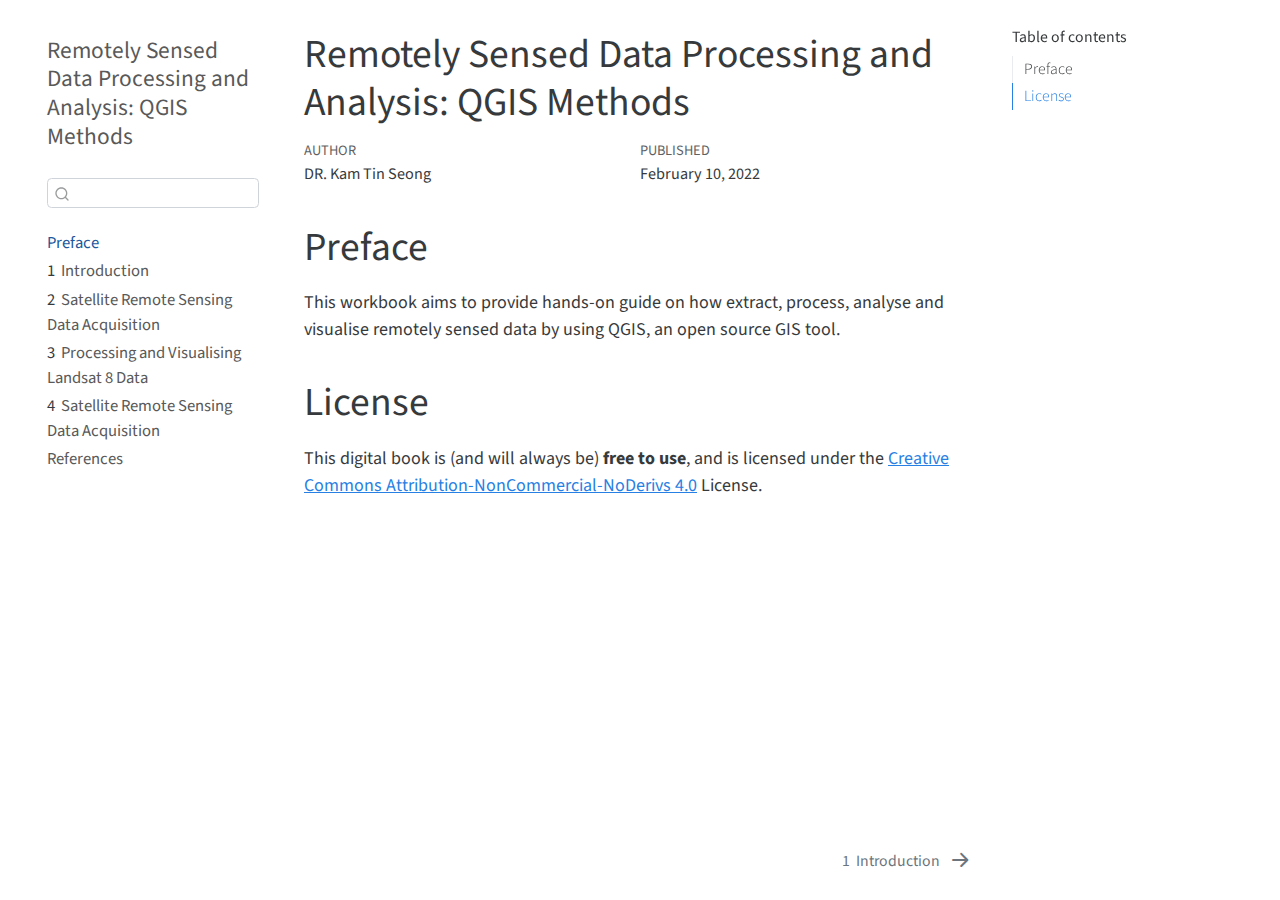
==== _book/index.html @ ee3eb409 "Commit 1st editing" ====
<!DOCTYPE html>
<html xmlns="http://www.w3.org/1999/xhtml" lang="en" xml:lang="en"><head>

<meta charset="utf-8">
<meta name="generator" content="quarto-1.0.37">

<meta name="viewport" content="width=device-width, initial-scale=1.0, user-scalable=yes">

<meta name="author" content="DR. Kam Tin Seong">
<meta name="dcterms.date" content="2022-02-10">

<title>Remotely Sensed Data Processing and Analysis: QGIS Methods</title>
<style>
code{white-space: pre-wrap;}
span.smallcaps{font-variant: small-caps;}
span.underline{text-decoration: underline;}
div.column{display: inline-block; vertical-align: top; width: 50%;}
div.hanging-indent{margin-left: 1.5em; text-indent: -1.5em;}
ul.task-list{list-style: none;}
</style>


<script src="site_libs/quarto-nav/quarto-nav.js"></script>
<script src="site_libs/quarto-nav/headroom.min.js"></script>
<script src="site_libs/clipboard/clipboard.min.js"></script>
<script src="site_libs/quarto-search/autocomplete.umd.js"></script>
<script src="site_libs/quarto-search/fuse.min.js"></script>
<script src="site_libs/quarto-search/quarto-search.js"></script>
<meta name="quarto:offset" content="./">
<link href="./intro.html" rel="next">
<script src="site_libs/quarto-html/quarto.js"></script>
<script src="site_libs/quarto-html/popper.min.js"></script>
<script src="site_libs/quarto-html/tippy.umd.min.js"></script>
<script src="site_libs/quarto-html/anchor.min.js"></script>
<link href="site_libs/quarto-html/tippy.css" rel="stylesheet">
<link href="site_libs/quarto-html/quarto-syntax-highlighting.css" rel="stylesheet" id="quarto-text-highlighting-styles">
<script src="site_libs/bootstrap/bootstrap.min.js"></script>
<link href="site_libs/bootstrap/bootstrap-icons.css" rel="stylesheet">
<link href="site_libs/bootstrap/bootstrap.min.css" rel="stylesheet" id="quarto-bootstrap" data-mode="light">
<script id="quarto-search-options" type="application/json">{
  "location": "sidebar",
  "copy-button": false,
  "collapse-after": 3,
  "panel-placement": "start",
  "type": "textbox",
  "limit": 20,
  "language": {
    "search-no-results-text": "No results",
    "search-matching-documents-text": "matching documents",
    "search-copy-link-title": "Copy link to search",
    "search-hide-matches-text": "Hide additional matches",
    "search-more-match-text": "more match in this document",
    "search-more-matches-text": "more matches in this document",
    "search-clear-button-title": "Clear",
    "search-detached-cancel-button-title": "Cancel",
    "search-submit-button-title": "Submit"
  }
}</script>


</head>

<body class="nav-sidebar floating">

<div id="quarto-search-results"></div>
  <header id="quarto-header" class="headroom fixed-top">
  <nav class="quarto-secondary-nav" data-bs-toggle="collapse" data-bs-target="#quarto-sidebar" aria-controls="quarto-sidebar" aria-expanded="false" aria-label="Toggle sidebar navigation" onclick="if (window.quartoToggleHeadroom) { window.quartoToggleHeadroom(); }">
    <div class="container-fluid d-flex justify-content-between">
      <h1 class="quarto-secondary-nav-title">Remotely Sensed Data Processing and Analysis: QGIS Methods</h1>
      <button type="button" class="quarto-btn-toggle btn" aria-label="Show secondary navigation">
        <i class="bi bi-chevron-right"></i>
      </button>
    </div>
  </nav>
</header>
<!-- content -->
<div id="quarto-content" class="quarto-container page-columns page-rows-contents page-layout-article">
<!-- sidebar -->
  <nav id="quarto-sidebar" class="sidebar collapse sidebar-navigation floating overflow-auto">
    <div class="pt-lg-2 mt-2 text-left sidebar-header">
    <div class="sidebar-title mb-0 py-0">
      <a href="./">Remotely Sensed Data Processing and Analysis: QGIS Methods</a> 
    </div>
      </div>
      <div class="mt-2 flex-shrink-0 align-items-center">
        <div class="sidebar-search">
        <div id="quarto-search" class="" title="Search"></div>
        </div>
      </div>
    <div class="sidebar-menu-container"> 
    <ul class="list-unstyled mt-1">
        <li class="sidebar-item">
  <div class="sidebar-item-container"> 
  <a href="./index.html" class="sidebar-item-text sidebar-link active">Preface</a>
  </div>
</li>
        <li class="sidebar-item">
  <div class="sidebar-item-container"> 
  <a href="./intro.html" class="sidebar-item-text sidebar-link"><span class="chapter-number">1</span>&nbsp; <span class="chapter-title">Introduction</span></a>
  </div>
</li>
        <li class="sidebar-item">
  <div class="sidebar-item-container"> 
  <a href="./Hands-on_01.html" class="sidebar-item-text sidebar-link"><span class="chapter-number">2</span>&nbsp; <span class="chapter-title">Satellite Remote Sensing Data Acquisition</span></a>
  </div>
</li>
        <li class="sidebar-item">
  <div class="sidebar-item-container"> 
  <a href="./Hands-on_02.html" class="sidebar-item-text sidebar-link"><span class="chapter-number">3</span>&nbsp; <span class="chapter-title">Processing and Visualising Landsat 8 Data</span></a>
  </div>
</li>
        <li class="sidebar-item">
  <div class="sidebar-item-container"> 
  <a href="./Hands-on_03.html" class="sidebar-item-text sidebar-link"><span class="chapter-number">4</span>&nbsp; <span class="chapter-title">Satellite Remote Sensing Data Acquisition</span></a>
  </div>
</li>
        <li class="sidebar-item">
  <div class="sidebar-item-container"> 
  <a href="./references.html" class="sidebar-item-text sidebar-link">References</a>
  </div>
</li>
    </ul>
    </div>
</nav>
<!-- margin-sidebar -->
    <div id="quarto-margin-sidebar" class="sidebar margin-sidebar">
        <nav id="TOC" role="doc-toc">
    <h2 id="toc-title">Table of contents</h2>
   
  <ul>
  <li><a href="#preface" id="toc-preface" class="nav-link active" data-scroll-target="#preface">Preface</a></li>
  <li><a href="#license" id="toc-license" class="nav-link" data-scroll-target="#license">License</a></li>
  </ul>
</nav>
    </div>
<!-- main -->
<main class="content" id="quarto-document-content">

<header id="title-block-header" class="quarto-title-block default">
<div class="quarto-title">
<h1 class="title d-none d-lg-block">Remotely Sensed Data Processing and Analysis: QGIS Methods</h1>
</div>



<div class="quarto-title-meta">

    <div>
    <div class="quarto-title-meta-heading">Author</div>
    <div class="quarto-title-meta-contents">
             <p>DR. Kam Tin Seong </p>
          </div>
  </div>
    
    <div>
    <div class="quarto-title-meta-heading">Published</div>
    <div class="quarto-title-meta-contents">
      <p class="date">February 10, 2022</p>
    </div>
  </div>
    
  </div>
  

</header>

<section id="preface" class="level1 unnumbered">
<h1 class="unnumbered">Preface</h1>
<p>This workbook aims to provide hands-on guide on how extract, process, analyse and visualise remotely sensed data by using QGIS, an open source GIS tool.</p>
</section>
<section id="license" class="level1">
<h1>License</h1>
<p>This digital book is (and will always be) <strong>free to use</strong>, and is licensed under the <a href="https://creativecommons.org/licenses/by-nc-nd/4.0/">Creative Commons Attribution-NonCommercial-NoDerivs 4.0</a> License.</p>


</section>

</main> <!-- /main -->
<script id="quarto-html-after-body" type="application/javascript">
window.document.addEventListener("DOMContentLoaded", function (event) {
  const toggleBodyColorMode = (bsSheetEl) => {
    const mode = bsSheetEl.getAttribute("data-mode");
    const bodyEl = window.document.querySelector("body");
    if (mode === "dark") {
      bodyEl.classList.add("quarto-dark");
      bodyEl.classList.remove("quarto-light");
    } else {
      bodyEl.classList.add("quarto-light");
      bodyEl.classList.remove("quarto-dark");
    }
  }
  const toggleBodyColorPrimary = () => {
    const bsSheetEl = window.document.querySelector("link#quarto-bootstrap");
    if (bsSheetEl) {
      toggleBodyColorMode(bsSheetEl);
    }
  }
  toggleBodyColorPrimary();  
  const icon = "";
  const anchorJS = new window.AnchorJS();
  anchorJS.options = {
    placement: 'right',
    icon: icon
  };
  anchorJS.add('.anchored');
  const clipboard = new window.ClipboardJS('.code-copy-button', {
    target: function(trigger) {
      return trigger.previousElementSibling;
    }
  });
  clipboard.on('success', function(e) {
    // button target
    const button = e.trigger;
    // don't keep focus
    button.blur();
    // flash "checked"
    button.classList.add('code-copy-button-checked');
    var currentTitle = button.getAttribute("title");
    button.setAttribute("title", "Copied!");
    setTimeout(function() {
      button.setAttribute("title", currentTitle);
      button.classList.remove('code-copy-button-checked');
    }, 1000);
    // clear code selection
    e.clearSelection();
  });
  function tippyHover(el, contentFn) {
    const config = {
      allowHTML: true,
      content: contentFn,
      maxWidth: 500,
      delay: 100,
      arrow: false,
      appendTo: function(el) {
          return el.parentElement;
      },
      interactive: true,
      interactiveBorder: 10,
      theme: 'quarto',
      placement: 'bottom-start'
    };
    window.tippy(el, config); 
  }
  const noterefs = window.document.querySelectorAll('a[role="doc-noteref"]');
  for (var i=0; i<noterefs.length; i++) {
    const ref = noterefs[i];
    tippyHover(ref, function() {
      let href = ref.getAttribute('href');
      try { href = new URL(href).hash; } catch {}
      const id = href.replace(/^#\/?/, "");
      const note = window.document.getElementById(id);
      return note.innerHTML;
    });
  }
  var bibliorefs = window.document.querySelectorAll('a[role="doc-biblioref"]');
  for (var i=0; i<bibliorefs.length; i++) {
    const ref = bibliorefs[i];
    const cites = ref.parentNode.getAttribute('data-cites').split(' ');
    tippyHover(ref, function() {
      var popup = window.document.createElement('div');
      cites.forEach(function(cite) {
        var citeDiv = window.document.createElement('div');
        citeDiv.classList.add('hanging-indent');
        citeDiv.classList.add('csl-entry');
        var biblioDiv = window.document.getElementById('ref-' + cite);
        if (biblioDiv) {
          citeDiv.innerHTML = biblioDiv.innerHTML;
        }
        popup.appendChild(citeDiv);
      });
      return popup.innerHTML;
    });
  }
});
</script>
<nav class="page-navigation">
  <div class="nav-page nav-page-previous">
  </div>
  <div class="nav-page nav-page-next">
      <a href="./intro.html" class="pagination-link">
        <span class="nav-page-text"><span class="chapter-number">1</span>&nbsp; <span class="chapter-title">Introduction</span></span> <i class="bi bi-arrow-right-short"></i>
      </a>
  </div>
</nav>
</div> <!-- /content -->



</body></html>
---- _book/site_libs/quarto-html/tippy.css ----
.tippy-box[data-animation=fade][data-state=hidden]{opacity:0}[data-tippy-root]{max-width:calc(100vw - 10px)}.tippy-box{position:relative;background-color:#333;color:#fff;border-radius:4px;font-size:14px;line-height:1.4;white-space:normal;outline:0;transition-property:transform,visibility,opacity}.tippy-box[data-placement^=top]>.tippy-arrow{bottom:0}.tippy-box[data-placement^=top]>.tippy-arrow:before{bottom:-7px;left:0;border-width:8px 8px 0;border-top-color:initial;transform-origin:center top}.tippy-box[data-placement^=bottom]>.tippy-arrow{top:0}.tippy-box[data-placement^=bottom]>.tippy-arrow:before{top:-7px;left:0;border-width:0 8px 8px;border-bottom-color:initial;transform-origin:center bottom}.tippy-box[data-placement^=left]>.tippy-arrow{right:0}.tippy-box[data-placement^=left]>.tippy-arrow:before{border-width:8px 0 8px 8px;border-left-color:initial;right:-7px;transform-origin:center left}.tippy-box[data-placement^=right]>.tippy-arrow{left:0}.tippy-box[data-placement^=right]>.tippy-arrow:before{left:-7px;border-width:8px 8px 8px 0;border-right-color:initial;transform-origin:center right}.tippy-box[data-inertia][data-state=visible]{transition-timing-function:cubic-bezier(.54,1.5,.38,1.11)}.tippy-arrow{width:16px;height:16px;color:#333}.tippy-arrow:before{content:"";position:absolute;border-color:transparent;border-style:solid}.tippy-content{position:relative;padding:5px 9px;z-index:1}
---- _book/site_libs/quarto-html/quarto-syntax-highlighting.css ----
/* quarto syntax highlight colors */
:root {
  --quarto-hl-ot-color: #003B4F;
  --quarto-hl-at-color: #657422;
  --quarto-hl-ss-color: #20794D;
  --quarto-hl-an-color: #5E5E5E;
  --quarto-hl-fu-color: #4758AB;
  --quarto-hl-st-color: #20794D;
  --quarto-hl-cf-color: #003B4F;
  --quarto-hl-op-color: #5E5E5E;
  --quarto-hl-er-color: #AD0000;
  --quarto-hl-bn-color: #AD0000;
  --quarto-hl-al-color: #AD0000;
  --quarto-hl-va-color: #111111;
  --quarto-hl-bu-color: inherit;
  --quarto-hl-ex-color: inherit;
  --quarto-hl-pp-color: #AD0000;
  --quarto-hl-in-color: #5E5E5E;
  --quarto-hl-vs-color: #20794D;
  --quarto-hl-wa-color: #5E5E5E;
  --quarto-hl-do-color: #5E5E5E;
  --quarto-hl-im-color: #00769E;
  --quarto-hl-ch-color: #20794D;
  --quarto-hl-dt-color: #AD0000;
  --quarto-hl-fl-color: #AD0000;
  --quarto-hl-co-color: #5E5E5E;
  --quarto-hl-cv-color: #5E5E5E;
  --quarto-hl-cn-color: #8f5902;
  --quarto-hl-sc-color: #5E5E5E;
  --quarto-hl-dv-color: #AD0000;
  --quarto-hl-kw-color: #003B4F;
}

/* other quarto variables */
:root {
  --quarto-font-monospace: SFMono-Regular, Menlo, Monaco, Consolas, "Liberation Mono", "Courier New", monospace;
}

pre > code.sourceCode > span {
  color: #003B4F;
}

code span {
  color: #003B4F;
}

code.sourceCode > span {
  color: #003B4F;
}

div.sourceCode,
div.sourceCode pre.sourceCode {
  color: #003B4F;
}

code span.ot {
  color: #003B4F;
}

code span.at {
  color: #657422;
}

code span.ss {
  color: #20794D;
}

code span.an {
  color: #5E5E5E;
}

code span.fu {
  color: #4758AB;
}

code span.st {
  color: #20794D;
}

code span.cf {
  color: #003B4F;
}

code span.op {
  color: #5E5E5E;
}

code span.er {
  color: #AD0000;
}

code span.bn {
  color: #AD0000;
}

code span.al {
  color: #AD0000;
}

code span.va {
  color: #111111;
}

code span.pp {
  color: #AD0000;
}

code span.in {
  color: #5E5E5E;
}

code span.vs {
  color: #20794D;
}

code span.wa {
  color: #5E5E5E;
  font-style: italic;
}

code span.do {
  color: #5E5E5E;
  font-style: italic;
}

code span.im {
  color: #00769E;
}

code span.ch {
  color: #20794D;
}

code span.dt {
  color: #AD0000;
}

code span.fl {
  color: #AD0000;
}

code span.co {
  color: #5E5E5E;
}

code span.cv {
  color: #5E5E5E;
  font-style: italic;
}

code span.cn {
  color: #8f5902;
}

code span.sc {
  color: #5E5E5E;
}

code span.dv {
  color: #AD0000;
}

code span.kw {
  color: #003B4F;
}

.prevent-inlining {
  content: "</";
}

/*# sourceMappingURL=debc5d5d77c3f9108843748ff7464032.css.map */
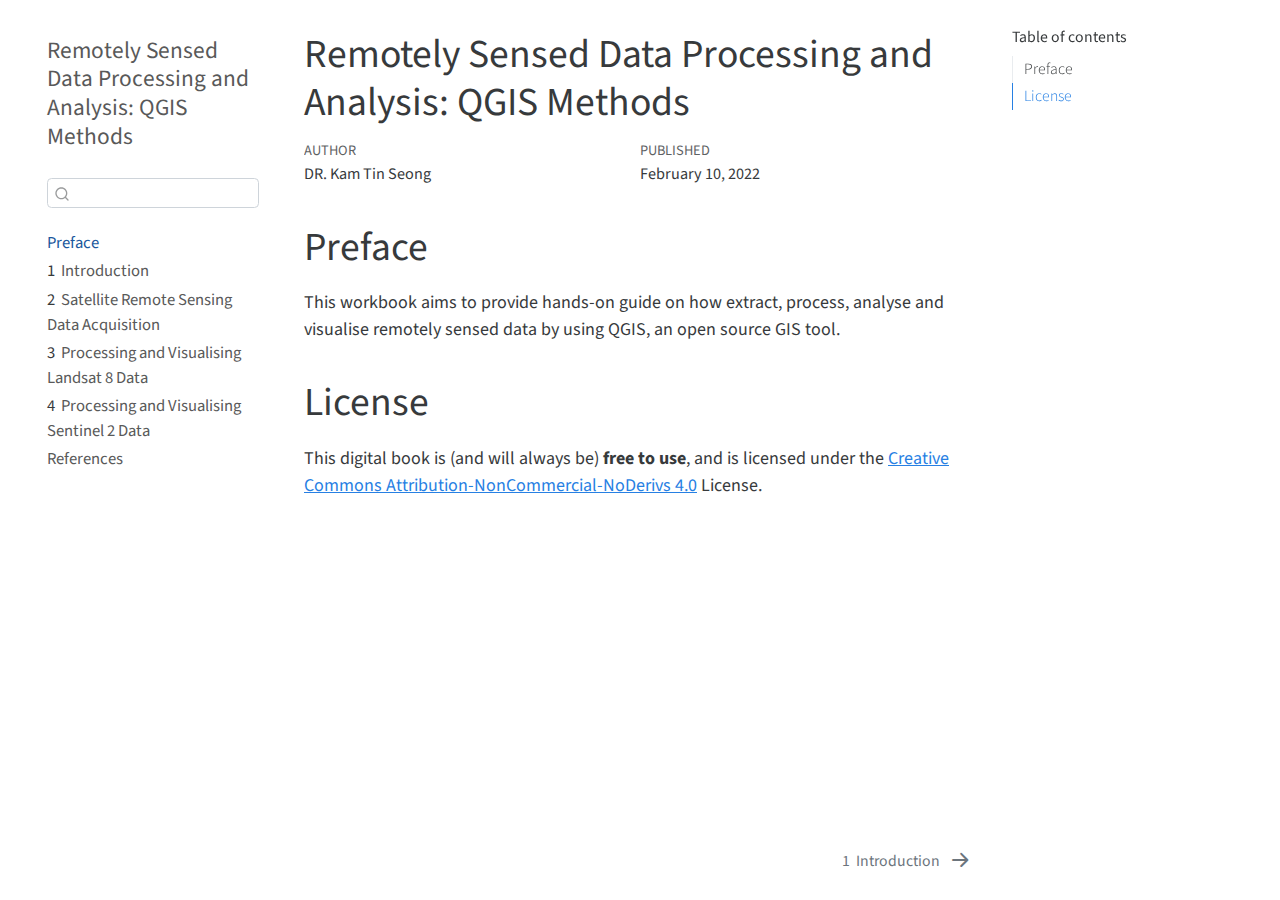
==== commit d84052c1: "1st edition of Chapter 1" ====
--- a/_book/index.html
+++ b/_book/index.html
@@ -111,7 +111,7 @@
 </li>
         <li class="sidebar-item">
   <div class="sidebar-item-container"> 
-  <a href="./Hands-on_03.html" class="sidebar-item-text sidebar-link"><span class="chapter-number">4</span>&nbsp; <span class="chapter-title">Satellite Remote Sensing Data Acquisition</span></a>
+  <a href="./Hands-on_03.html" class="sidebar-item-text sidebar-link"><span class="chapter-number">4</span>&nbsp; <span class="chapter-title">Processing and Visualising Sentinel 2 Data</span></a>
   </div>
 </li>
         <li class="sidebar-item">
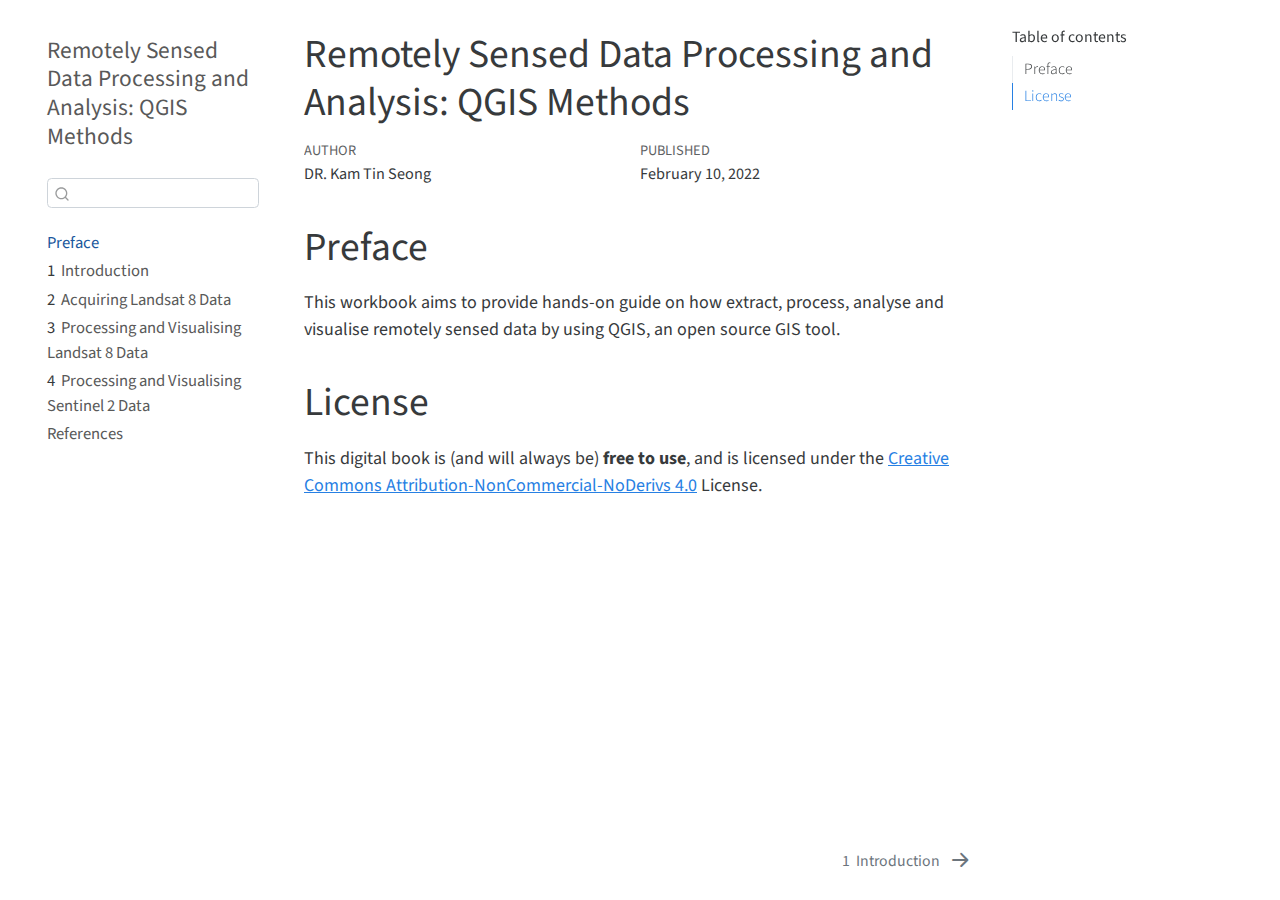
==== commit 590b8b9a: "1st edition of Chapter 2" ====
--- a/_book/index.html
+++ b/_book/index.html
@@ -101,7 +101,7 @@
 </li>
         <li class="sidebar-item">
   <div class="sidebar-item-container"> 
-  <a href="./Hands-on_01.html" class="sidebar-item-text sidebar-link"><span class="chapter-number">2</span>&nbsp; <span class="chapter-title">Satellite Remote Sensing Data Acquisition</span></a>
+  <a href="./Hands-on_01.html" class="sidebar-item-text sidebar-link"><span class="chapter-number">2</span>&nbsp; <span class="chapter-title">Acquiring Landsat 8 Data</span></a>
   </div>
 </li>
         <li class="sidebar-item">
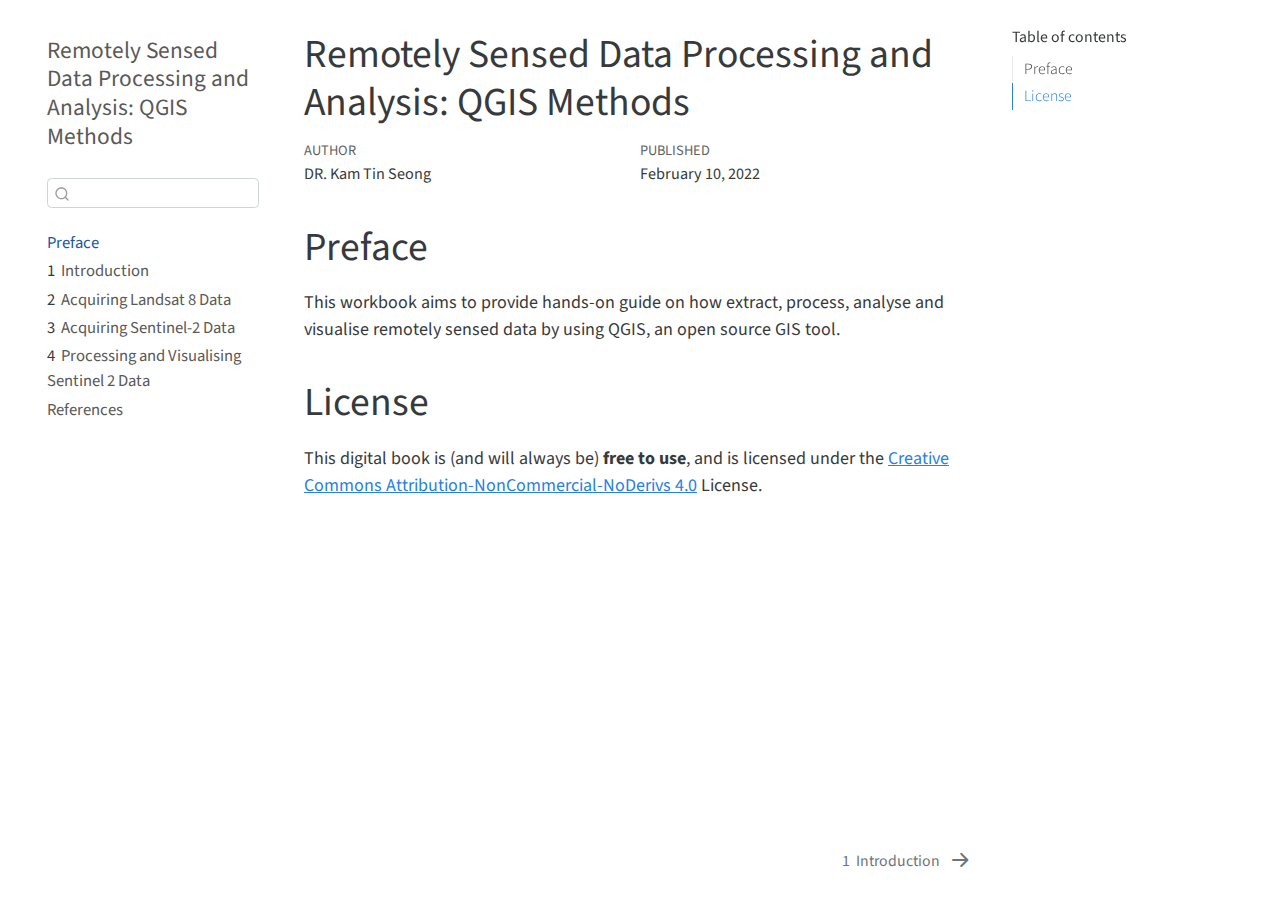
==== commit 8e4ba4a2: "Commit 1st edition of Chapter 3." ====
--- a/_book/index.html
+++ b/_book/index.html
@@ -106,7 +106,7 @@
 </li>
         <li class="sidebar-item">
   <div class="sidebar-item-container"> 
-  <a href="./Hands-on_02.html" class="sidebar-item-text sidebar-link"><span class="chapter-number">3</span>&nbsp; <span class="chapter-title">Processing and Visualising Landsat 8 Data</span></a>
+  <a href="./Hands-on_02.html" class="sidebar-item-text sidebar-link"><span class="chapter-number">3</span>&nbsp; <span class="chapter-title">Acquiring Sentinel-2 Data</span></a>
   </div>
 </li>
         <li class="sidebar-item">
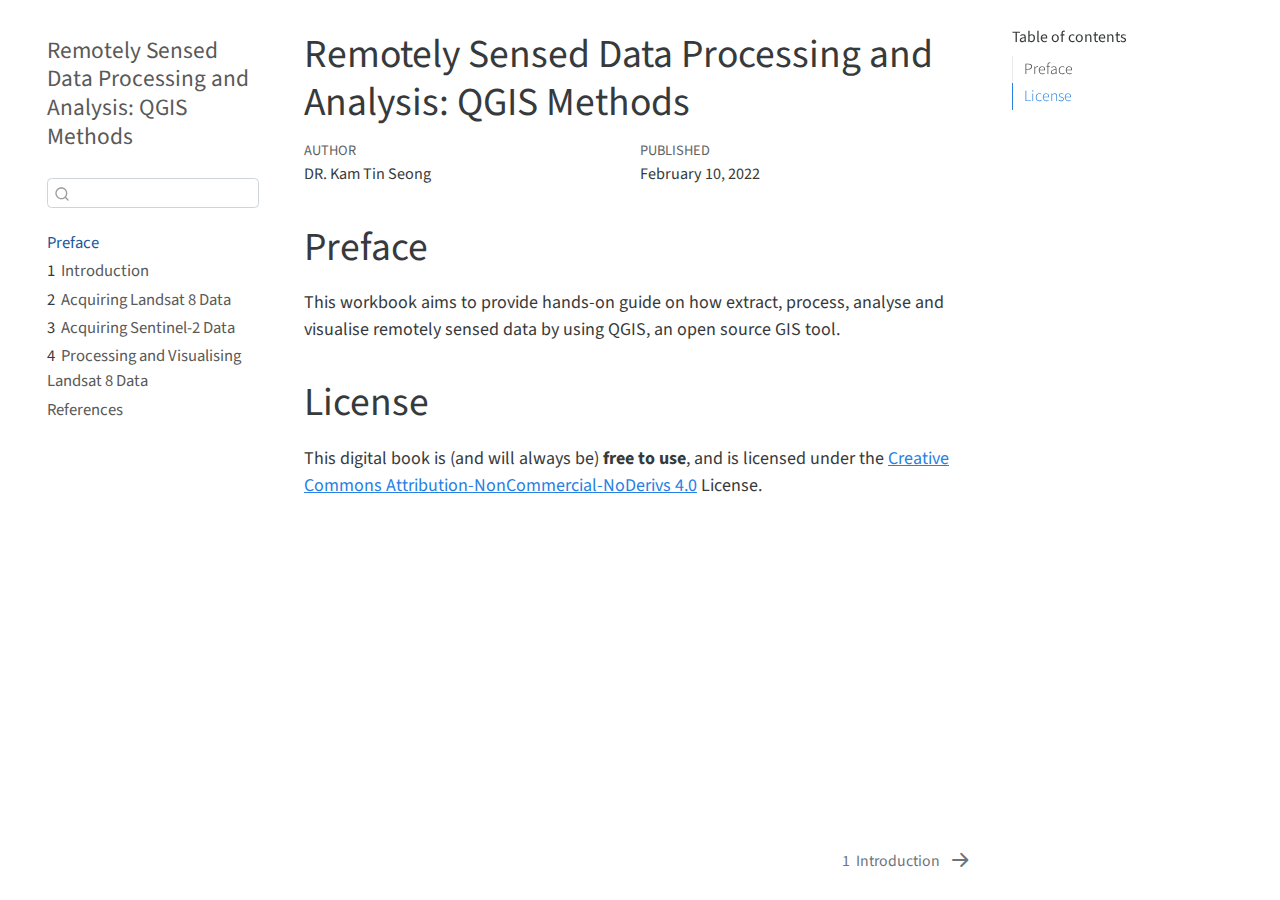
==== commit 3eeadbd6: "Commit 1st edition of Chapter 3." ====
--- a/_book/index.html
+++ b/_book/index.html
@@ -111,7 +111,7 @@
 </li>
         <li class="sidebar-item">
   <div class="sidebar-item-container"> 
-  <a href="./Hands-on_03.html" class="sidebar-item-text sidebar-link"><span class="chapter-number">4</span>&nbsp; <span class="chapter-title">Processing and Visualising Sentinel 2 Data</span></a>
+  <a href="./Hands-on_03.html" class="sidebar-item-text sidebar-link"><span class="chapter-number">4</span>&nbsp; <span class="chapter-title">Processing and Visualising Landsat 8 Data</span></a>
   </div>
 </li>
         <li class="sidebar-item">
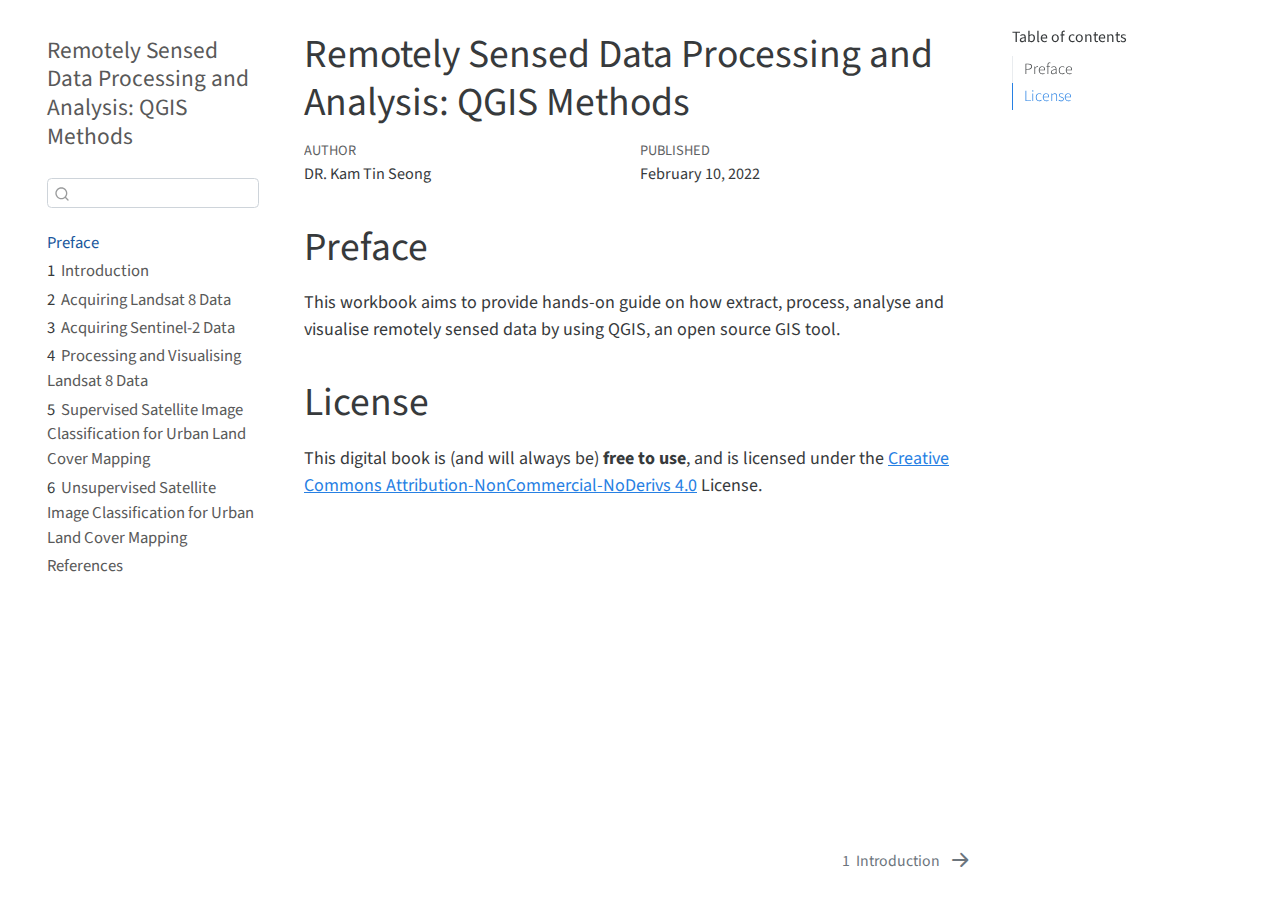
==== commit 4cc0b28b: "Commit Hands-on Exercise 4" ====
--- a/_book/index.html
+++ b/_book/index.html
@@ -112,6 +112,16 @@
         <li class="sidebar-item">
   <div class="sidebar-item-container"> 
   <a href="./Hands-on_03.html" class="sidebar-item-text sidebar-link"><span class="chapter-number">4</span>&nbsp; <span class="chapter-title">Processing and Visualising Landsat 8 Data</span></a>
+  </div>
+</li>
+        <li class="sidebar-item">
+  <div class="sidebar-item-container"> 
+  <a href="./Hands-on_04.html" class="sidebar-item-text sidebar-link"><span class="chapter-number">5</span>&nbsp; <span class="chapter-title">Supervised Satellite Image Classification for Urban Land Cover Mapping</span></a>
+  </div>
+</li>
+        <li class="sidebar-item">
+  <div class="sidebar-item-container"> 
+  <a href="./Hands-on_05.html" class="sidebar-item-text sidebar-link"><span class="chapter-number">6</span>&nbsp; <span class="chapter-title">Unsupervised Satellite Image Classification for Urban Land Cover Mapping</span></a>
   </div>
 </li>
         <li class="sidebar-item">
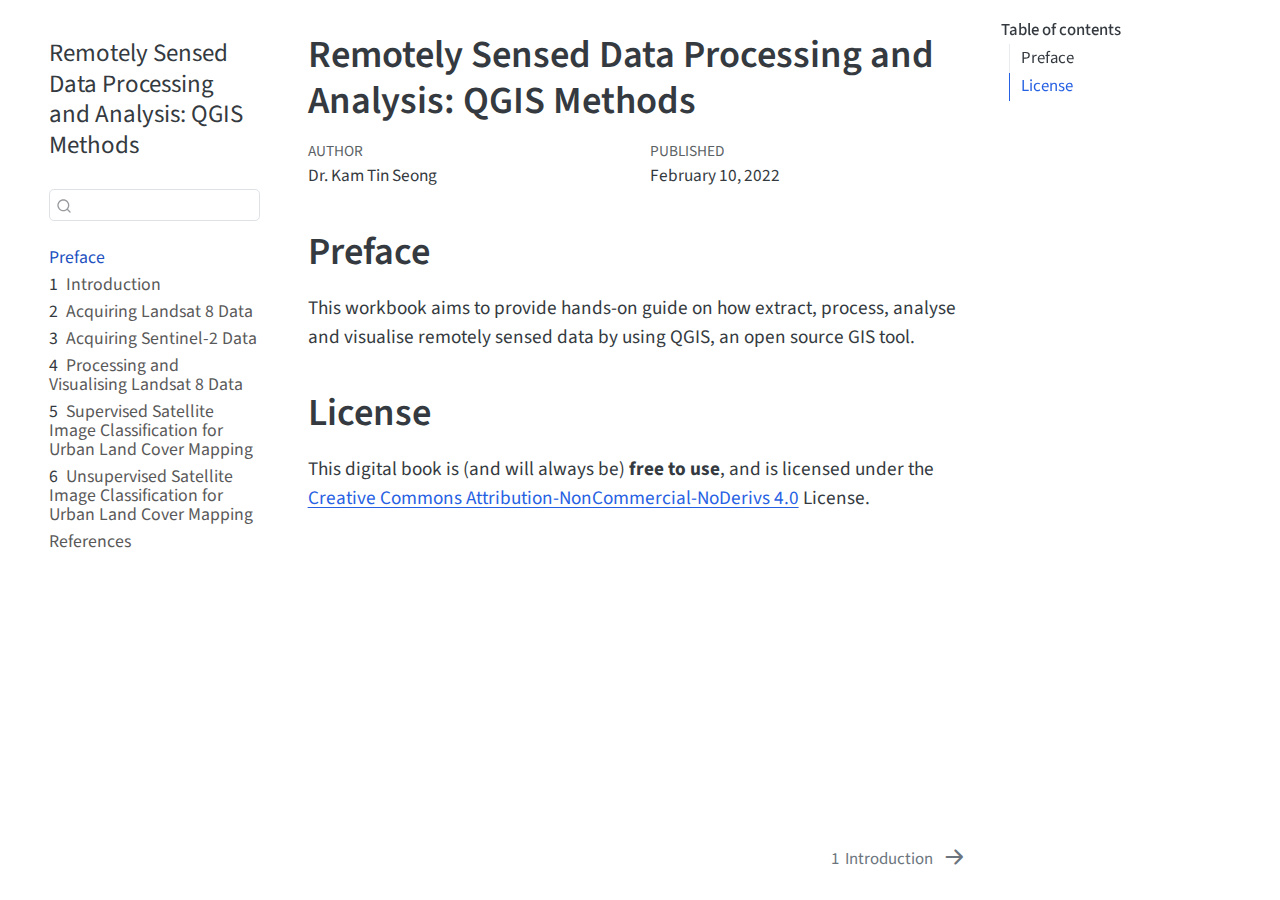
==== commit 8dcca788: "Commit after revised and rendered the hands-on exercises." ====
--- a/_book/index.html
+++ b/_book/index.html
@@ -2,21 +2,26 @@
 <html xmlns="http://www.w3.org/1999/xhtml" lang="en" xml:lang="en"><head>
 
 <meta charset="utf-8">
-<meta name="generator" content="quarto-1.0.37">
+<meta name="generator" content="quarto-1.5.57">
 
 <meta name="viewport" content="width=device-width, initial-scale=1.0, user-scalable=yes">
 
-<meta name="author" content="DR. Kam Tin Seong">
+<meta name="author" content="Dr.&nbsp;Kam Tin Seong">
 <meta name="dcterms.date" content="2022-02-10">
 
 <title>Remotely Sensed Data Processing and Analysis: QGIS Methods</title>
 <style>
 code{white-space: pre-wrap;}
 span.smallcaps{font-variant: small-caps;}
-span.underline{text-decoration: underline;}
-div.column{display: inline-block; vertical-align: top; width: 50%;}
+div.columns{display: flex; gap: min(4vw, 1.5em);}
+div.column{flex: auto; overflow-x: auto;}
 div.hanging-indent{margin-left: 1.5em; text-indent: -1.5em;}
 ul.task-list{list-style: none;}
+ul.task-list li input[type="checkbox"] {
+  width: 0.8em;
+  margin: 0 0.8em 0.2em -1em; /* quarto-specific, see https://github.com/quarto-dev/quarto-cli/issues/4556 */ 
+  vertical-align: middle;
+}
 </style>
 
 
@@ -43,7 +48,13 @@
   "collapse-after": 3,
   "panel-placement": "start",
   "type": "textbox",
-  "limit": 20,
+  "limit": 50,
+  "keyboard-shortcut": [
+    "f",
+    "/",
+    "s"
+  ],
+  "show-item-context": false,
   "language": {
     "search-no-results-text": "No results",
     "search-matching-documents-text": "matching documents",
@@ -52,8 +63,10 @@
     "search-more-match-text": "more match in this document",
     "search-more-matches-text": "more matches in this document",
     "search-clear-button-title": "Clear",
+    "search-text-placeholder": "",
     "search-detached-cancel-button-title": "Cancel",
-    "search-submit-button-title": "Submit"
+    "search-submit-button-title": "Submit",
+    "search-label": "Search"
   }
 }</script>
 
@@ -64,11 +77,16 @@
 
 <div id="quarto-search-results"></div>
   <header id="quarto-header" class="headroom fixed-top">
-  <nav class="quarto-secondary-nav" data-bs-toggle="collapse" data-bs-target="#quarto-sidebar" aria-controls="quarto-sidebar" aria-expanded="false" aria-label="Toggle sidebar navigation" onclick="if (window.quartoToggleHeadroom) { window.quartoToggleHeadroom(); }">
-    <div class="container-fluid d-flex justify-content-between">
-      <h1 class="quarto-secondary-nav-title">Remotely Sensed Data Processing and Analysis: QGIS Methods</h1>
-      <button type="button" class="quarto-btn-toggle btn" aria-label="Show secondary navigation">
-        <i class="bi bi-chevron-right"></i>
+  <nav class="quarto-secondary-nav">
+    <div class="container-fluid d-flex">
+      <button type="button" class="quarto-btn-toggle btn" data-bs-toggle="collapse" role="button" data-bs-target=".quarto-sidebar-collapse-item" aria-controls="quarto-sidebar" aria-expanded="false" aria-label="Toggle sidebar navigation" onclick="if (window.quartoToggleHeadroom) { window.quartoToggleHeadroom(); }">
+        <i class="bi bi-layout-text-sidebar-reverse"></i>
+      </button>
+        <nav class="quarto-page-breadcrumbs" aria-label="breadcrumb"><ol class="breadcrumb"><li class="breadcrumb-item"><a href="./index.html">Preface</a></li></ol></nav>
+        <a class="flex-grow-1" role="navigation" data-bs-toggle="collapse" data-bs-target=".quarto-sidebar-collapse-item" aria-controls="quarto-sidebar" aria-expanded="false" aria-label="Toggle sidebar navigation" onclick="if (window.quartoToggleHeadroom) { window.quartoToggleHeadroom(); }">      
+        </a>
+      <button type="button" class="btn quarto-search-button" aria-label="Search" onclick="window.quartoOpenSearch();">
+        <i class="bi bi-search"></i>
       </button>
     </div>
   </nav>
@@ -76,65 +94,74 @@
 <!-- content -->
 <div id="quarto-content" class="quarto-container page-columns page-rows-contents page-layout-article">
 <!-- sidebar -->
-  <nav id="quarto-sidebar" class="sidebar collapse sidebar-navigation floating overflow-auto">
+  <nav id="quarto-sidebar" class="sidebar collapse collapse-horizontal quarto-sidebar-collapse-item sidebar-navigation floating overflow-auto">
     <div class="pt-lg-2 mt-2 text-left sidebar-header">
     <div class="sidebar-title mb-0 py-0">
       <a href="./">Remotely Sensed Data Processing and Analysis: QGIS Methods</a> 
     </div>
       </div>
-      <div class="mt-2 flex-shrink-0 align-items-center">
+        <div class="mt-2 flex-shrink-0 align-items-center">
         <div class="sidebar-search">
         <div id="quarto-search" class="" title="Search"></div>
         </div>
-      </div>
+        </div>
     <div class="sidebar-menu-container"> 
     <ul class="list-unstyled mt-1">
         <li class="sidebar-item">
   <div class="sidebar-item-container"> 
-  <a href="./index.html" class="sidebar-item-text sidebar-link active">Preface</a>
-  </div>
-</li>
-        <li class="sidebar-item">
-  <div class="sidebar-item-container"> 
-  <a href="./intro.html" class="sidebar-item-text sidebar-link"><span class="chapter-number">1</span>&nbsp; <span class="chapter-title">Introduction</span></a>
-  </div>
-</li>
-        <li class="sidebar-item">
-  <div class="sidebar-item-container"> 
-  <a href="./Hands-on_01.html" class="sidebar-item-text sidebar-link"><span class="chapter-number">2</span>&nbsp; <span class="chapter-title">Acquiring Landsat 8 Data</span></a>
-  </div>
-</li>
-        <li class="sidebar-item">
-  <div class="sidebar-item-container"> 
-  <a href="./Hands-on_02.html" class="sidebar-item-text sidebar-link"><span class="chapter-number">3</span>&nbsp; <span class="chapter-title">Acquiring Sentinel-2 Data</span></a>
-  </div>
-</li>
-        <li class="sidebar-item">
-  <div class="sidebar-item-container"> 
-  <a href="./Hands-on_03.html" class="sidebar-item-text sidebar-link"><span class="chapter-number">4</span>&nbsp; <span class="chapter-title">Processing and Visualising Landsat 8 Data</span></a>
-  </div>
-</li>
-        <li class="sidebar-item">
-  <div class="sidebar-item-container"> 
-  <a href="./Hands-on_04.html" class="sidebar-item-text sidebar-link"><span class="chapter-number">5</span>&nbsp; <span class="chapter-title">Supervised Satellite Image Classification for Urban Land Cover Mapping</span></a>
-  </div>
-</li>
-        <li class="sidebar-item">
-  <div class="sidebar-item-container"> 
-  <a href="./Hands-on_05.html" class="sidebar-item-text sidebar-link"><span class="chapter-number">6</span>&nbsp; <span class="chapter-title">Unsupervised Satellite Image Classification for Urban Land Cover Mapping</span></a>
-  </div>
-</li>
-        <li class="sidebar-item">
-  <div class="sidebar-item-container"> 
-  <a href="./references.html" class="sidebar-item-text sidebar-link">References</a>
+  <a href="./index.html" class="sidebar-item-text sidebar-link active">
+ <span class="menu-text">Preface</span></a>
+  </div>
+</li>
+        <li class="sidebar-item">
+  <div class="sidebar-item-container"> 
+  <a href="./intro.html" class="sidebar-item-text sidebar-link">
+ <span class="menu-text"><span class="chapter-number">1</span>&nbsp; <span class="chapter-title">Introduction</span></span></a>
+  </div>
+</li>
+        <li class="sidebar-item">
+  <div class="sidebar-item-container"> 
+  <a href="./Hands-on_01.html" class="sidebar-item-text sidebar-link">
+ <span class="menu-text"><span class="chapter-number">2</span>&nbsp; <span class="chapter-title">Acquiring Landsat 8 Data</span></span></a>
+  </div>
+</li>
+        <li class="sidebar-item">
+  <div class="sidebar-item-container"> 
+  <a href="./Hands-on_02.html" class="sidebar-item-text sidebar-link">
+ <span class="menu-text"><span class="chapter-number">3</span>&nbsp; <span class="chapter-title">Acquiring Sentinel-2 Data</span></span></a>
+  </div>
+</li>
+        <li class="sidebar-item">
+  <div class="sidebar-item-container"> 
+  <a href="./Hands-on_03.html" class="sidebar-item-text sidebar-link">
+ <span class="menu-text"><span class="chapter-number">4</span>&nbsp; <span class="chapter-title">Processing and Visualising Landsat 8 Data</span></span></a>
+  </div>
+</li>
+        <li class="sidebar-item">
+  <div class="sidebar-item-container"> 
+  <a href="./Hands-on_04.html" class="sidebar-item-text sidebar-link">
+ <span class="menu-text"><span class="chapter-number">5</span>&nbsp; <span class="chapter-title">Supervised Satellite Image Classification for Urban Land Cover Mapping</span></span></a>
+  </div>
+</li>
+        <li class="sidebar-item">
+  <div class="sidebar-item-container"> 
+  <a href="./Hands-on_05.html" class="sidebar-item-text sidebar-link">
+ <span class="menu-text"><span class="chapter-number">6</span>&nbsp; <span class="chapter-title">Unsupervised Satellite Image Classification for Urban Land Cover Mapping</span></span></a>
+  </div>
+</li>
+        <li class="sidebar-item">
+  <div class="sidebar-item-container"> 
+  <a href="./references.html" class="sidebar-item-text sidebar-link">
+ <span class="menu-text">References</span></a>
   </div>
 </li>
     </ul>
     </div>
 </nav>
+<div id="quarto-sidebar-glass" class="quarto-sidebar-collapse-item" data-bs-toggle="collapse" data-bs-target=".quarto-sidebar-collapse-item"></div>
 <!-- margin-sidebar -->
     <div id="quarto-margin-sidebar" class="sidebar margin-sidebar">
-        <nav id="TOC" role="doc-toc">
+        <nav id="TOC" role="doc-toc" class="toc-active">
     <h2 id="toc-title">Table of contents</h2>
    
   <ul>
@@ -148,7 +175,7 @@
 
 <header id="title-block-header" class="quarto-title-block default">
 <div class="quarto-title">
-<h1 class="title d-none d-lg-block">Remotely Sensed Data Processing and Analysis: QGIS Methods</h1>
+<h1 class="title">Remotely Sensed Data Processing and Analysis: QGIS Methods</h1>
 </div>
 
 
@@ -158,7 +185,7 @@
     <div>
     <div class="quarto-title-meta-heading">Author</div>
     <div class="quarto-title-meta-contents">
-             <p>DR. Kam Tin Seong </p>
+             <p>Dr.&nbsp;Kam Tin Seong </p>
           </div>
   </div>
     
@@ -168,11 +195,14 @@
       <p class="date">February 10, 2022</p>
     </div>
   </div>
+  
     
   </div>
   
 
+
 </header>
+
 
 <section id="preface" class="level1 unnumbered">
 <h1 class="unnumbered">Preface</h1>
@@ -213,12 +243,15 @@
     icon: icon
   };
   anchorJS.add('.anchored');
-  const clipboard = new window.ClipboardJS('.code-copy-button', {
-    target: function(trigger) {
-      return trigger.previousElementSibling;
-    }
-  });
-  clipboard.on('success', function(e) {
+  const isCodeAnnotation = (el) => {
+    for (const clz of el.classList) {
+      if (clz.startsWith('code-annotation-')) {                     
+        return true;
+      }
+    }
+    return false;
+  }
+  const onCopySuccess = function(e) {
     // button target
     const button = e.trigger;
     // don't keep focus
@@ -227,17 +260,73 @@
     button.classList.add('code-copy-button-checked');
     var currentTitle = button.getAttribute("title");
     button.setAttribute("title", "Copied!");
+    let tooltip;
+    if (window.bootstrap) {
+      button.setAttribute("data-bs-toggle", "tooltip");
+      button.setAttribute("data-bs-placement", "left");
+      button.setAttribute("data-bs-title", "Copied!");
+      tooltip = new bootstrap.Tooltip(button, 
+        { trigger: "manual", 
+          customClass: "code-copy-button-tooltip",
+          offset: [0, -8]});
+      tooltip.show();    
+    }
     setTimeout(function() {
+      if (tooltip) {
+        tooltip.hide();
+        button.removeAttribute("data-bs-title");
+        button.removeAttribute("data-bs-toggle");
+        button.removeAttribute("data-bs-placement");
+      }
       button.setAttribute("title", currentTitle);
       button.classList.remove('code-copy-button-checked');
     }, 1000);
     // clear code selection
     e.clearSelection();
+  }
+  const getTextToCopy = function(trigger) {
+      const codeEl = trigger.previousElementSibling.cloneNode(true);
+      for (const childEl of codeEl.children) {
+        if (isCodeAnnotation(childEl)) {
+          childEl.remove();
+        }
+      }
+      return codeEl.innerText;
+  }
+  const clipboard = new window.ClipboardJS('.code-copy-button:not([data-in-quarto-modal])', {
+    text: getTextToCopy
   });
-  function tippyHover(el, contentFn) {
+  clipboard.on('success', onCopySuccess);
+  if (window.document.getElementById('quarto-embedded-source-code-modal')) {
+    // For code content inside modals, clipBoardJS needs to be initialized with a container option
+    // TODO: Check when it could be a function (https://github.com/zenorocha/clipboard.js/issues/860)
+    const clipboardModal = new window.ClipboardJS('.code-copy-button[data-in-quarto-modal]', {
+      text: getTextToCopy,
+      container: window.document.getElementById('quarto-embedded-source-code-modal')
+    });
+    clipboardModal.on('success', onCopySuccess);
+  }
+    var localhostRegex = new RegExp(/^(?:http|https):\/\/localhost\:?[0-9]*\//);
+    var mailtoRegex = new RegExp(/^mailto:/);
+      var filterRegex = new RegExp('/' + window.location.host + '/');
+    var isInternal = (href) => {
+        return filterRegex.test(href) || localhostRegex.test(href) || mailtoRegex.test(href);
+    }
+    // Inspect non-navigation links and adorn them if external
+ 	var links = window.document.querySelectorAll('a[href]:not(.nav-link):not(.navbar-brand):not(.toc-action):not(.sidebar-link):not(.sidebar-item-toggle):not(.pagination-link):not(.no-external):not([aria-hidden]):not(.dropdown-item):not(.quarto-navigation-tool):not(.about-link)');
+    for (var i=0; i<links.length; i++) {
+      const link = links[i];
+      if (!isInternal(link.href)) {
+        // undo the damage that might have been done by quarto-nav.js in the case of
+        // links that we want to consider external
+        if (link.dataset.originalHref !== undefined) {
+          link.href = link.dataset.originalHref;
+        }
+      }
+    }
+  function tippyHover(el, contentFn, onTriggerFn, onUntriggerFn) {
     const config = {
       allowHTML: true,
-      content: contentFn,
       maxWidth: 500,
       delay: 100,
       arrow: false,
@@ -247,39 +336,303 @@
       interactive: true,
       interactiveBorder: 10,
       theme: 'quarto',
-      placement: 'bottom-start'
+      placement: 'bottom-start',
     };
+    if (contentFn) {
+      config.content = contentFn;
+    }
+    if (onTriggerFn) {
+      config.onTrigger = onTriggerFn;
+    }
+    if (onUntriggerFn) {
+      config.onUntrigger = onUntriggerFn;
+    }
     window.tippy(el, config); 
   }
   const noterefs = window.document.querySelectorAll('a[role="doc-noteref"]');
   for (var i=0; i<noterefs.length; i++) {
     const ref = noterefs[i];
     tippyHover(ref, function() {
-      let href = ref.getAttribute('href');
+      // use id or data attribute instead here
+      let href = ref.getAttribute('data-footnote-href') || ref.getAttribute('href');
       try { href = new URL(href).hash; } catch {}
       const id = href.replace(/^#\/?/, "");
       const note = window.document.getElementById(id);
-      return note.innerHTML;
+      if (note) {
+        return note.innerHTML;
+      } else {
+        return "";
+      }
     });
   }
+  const xrefs = window.document.querySelectorAll('a.quarto-xref');
+  const processXRef = (id, note) => {
+    // Strip column container classes
+    const stripColumnClz = (el) => {
+      el.classList.remove("page-full", "page-columns");
+      if (el.children) {
+        for (const child of el.children) {
+          stripColumnClz(child);
+        }
+      }
+    }
+    stripColumnClz(note)
+    if (id === null || id.startsWith('sec-')) {
+      // Special case sections, only their first couple elements
+      const container = document.createElement("div");
+      if (note.children && note.children.length > 2) {
+        container.appendChild(note.children[0].cloneNode(true));
+        for (let i = 1; i < note.children.length; i++) {
+          const child = note.children[i];
+          if (child.tagName === "P" && child.innerText === "") {
+            continue;
+          } else {
+            container.appendChild(child.cloneNode(true));
+            break;
+          }
+        }
+        if (window.Quarto?.typesetMath) {
+          window.Quarto.typesetMath(container);
+        }
+        return container.innerHTML
+      } else {
+        if (window.Quarto?.typesetMath) {
+          window.Quarto.typesetMath(note);
+        }
+        return note.innerHTML;
+      }
+    } else {
+      // Remove any anchor links if they are present
+      const anchorLink = note.querySelector('a.anchorjs-link');
+      if (anchorLink) {
+        anchorLink.remove();
+      }
+      if (window.Quarto?.typesetMath) {
+        window.Quarto.typesetMath(note);
+      }
+      // TODO in 1.5, we should make sure this works without a callout special case
+      if (note.classList.contains("callout")) {
+        return note.outerHTML;
+      } else {
+        return note.innerHTML;
+      }
+    }
+  }
+  for (var i=0; i<xrefs.length; i++) {
+    const xref = xrefs[i];
+    tippyHover(xref, undefined, function(instance) {
+      instance.disable();
+      let url = xref.getAttribute('href');
+      let hash = undefined; 
+      if (url.startsWith('#')) {
+        hash = url;
+      } else {
+        try { hash = new URL(url).hash; } catch {}
+      }
+      if (hash) {
+        const id = hash.replace(/^#\/?/, "");
+        const note = window.document.getElementById(id);
+        if (note !== null) {
+          try {
+            const html = processXRef(id, note.cloneNode(true));
+            instance.setContent(html);
+          } finally {
+            instance.enable();
+            instance.show();
+          }
+        } else {
+          // See if we can fetch this
+          fetch(url.split('#')[0])
+          .then(res => res.text())
+          .then(html => {
+            const parser = new DOMParser();
+            const htmlDoc = parser.parseFromString(html, "text/html");
+            const note = htmlDoc.getElementById(id);
+            if (note !== null) {
+              const html = processXRef(id, note);
+              instance.setContent(html);
+            } 
+          }).finally(() => {
+            instance.enable();
+            instance.show();
+          });
+        }
+      } else {
+        // See if we can fetch a full url (with no hash to target)
+        // This is a special case and we should probably do some content thinning / targeting
+        fetch(url)
+        .then(res => res.text())
+        .then(html => {
+          const parser = new DOMParser();
+          const htmlDoc = parser.parseFromString(html, "text/html");
+          const note = htmlDoc.querySelector('main.content');
+          if (note !== null) {
+            // This should only happen for chapter cross references
+            // (since there is no id in the URL)
+            // remove the first header
+            if (note.children.length > 0 && note.children[0].tagName === "HEADER") {
+              note.children[0].remove();
+            }
+            const html = processXRef(null, note);
+            instance.setContent(html);
+          } 
+        }).finally(() => {
+          instance.enable();
+          instance.show();
+        });
+      }
+    }, function(instance) {
+    });
+  }
+      let selectedAnnoteEl;
+      const selectorForAnnotation = ( cell, annotation) => {
+        let cellAttr = 'data-code-cell="' + cell + '"';
+        let lineAttr = 'data-code-annotation="' +  annotation + '"';
+        const selector = 'span[' + cellAttr + '][' + lineAttr + ']';
+        return selector;
+      }
+      const selectCodeLines = (annoteEl) => {
+        const doc = window.document;
+        const targetCell = annoteEl.getAttribute("data-target-cell");
+        const targetAnnotation = annoteEl.getAttribute("data-target-annotation");
+        const annoteSpan = window.document.querySelector(selectorForAnnotation(targetCell, targetAnnotation));
+        const lines = annoteSpan.getAttribute("data-code-lines").split(",");
+        const lineIds = lines.map((line) => {
+          return targetCell + "-" + line;
+        })
+        let top = null;
+        let height = null;
+        let parent = null;
+        if (lineIds.length > 0) {
+            //compute the position of the single el (top and bottom and make a div)
+            const el = window.document.getElementById(lineIds[0]);
+            top = el.offsetTop;
+            height = el.offsetHeight;
+            parent = el.parentElement.parentElement;
+          if (lineIds.length > 1) {
+            const lastEl = window.document.getElementById(lineIds[lineIds.length - 1]);
+            const bottom = lastEl.offsetTop + lastEl.offsetHeight;
+            height = bottom - top;
+          }
+          if (top !== null && height !== null && parent !== null) {
+            // cook up a div (if necessary) and position it 
+            let div = window.document.getElementById("code-annotation-line-highlight");
+            if (div === null) {
+              div = window.document.createElement("div");
+              div.setAttribute("id", "code-annotation-line-highlight");
+              div.style.position = 'absolute';
+              parent.appendChild(div);
+            }
+            div.style.top = top - 2 + "px";
+            div.style.height = height + 4 + "px";
+            div.style.left = 0;
+            let gutterDiv = window.document.getElementById("code-annotation-line-highlight-gutter");
+            if (gutterDiv === null) {
+              gutterDiv = window.document.createElement("div");
+              gutterDiv.setAttribute("id", "code-annotation-line-highlight-gutter");
+              gutterDiv.style.position = 'absolute';
+              const codeCell = window.document.getElementById(targetCell);
+              const gutter = codeCell.querySelector('.code-annotation-gutter');
+              gutter.appendChild(gutterDiv);
+            }
+            gutterDiv.style.top = top - 2 + "px";
+            gutterDiv.style.height = height + 4 + "px";
+          }
+          selectedAnnoteEl = annoteEl;
+        }
+      };
+      const unselectCodeLines = () => {
+        const elementsIds = ["code-annotation-line-highlight", "code-annotation-line-highlight-gutter"];
+        elementsIds.forEach((elId) => {
+          const div = window.document.getElementById(elId);
+          if (div) {
+            div.remove();
+          }
+        });
+        selectedAnnoteEl = undefined;
+      };
+        // Handle positioning of the toggle
+    window.addEventListener(
+      "resize",
+      throttle(() => {
+        elRect = undefined;
+        if (selectedAnnoteEl) {
+          selectCodeLines(selectedAnnoteEl);
+        }
+      }, 10)
+    );
+    function throttle(fn, ms) {
+    let throttle = false;
+    let timer;
+      return (...args) => {
+        if(!throttle) { // first call gets through
+            fn.apply(this, args);
+            throttle = true;
+        } else { // all the others get throttled
+            if(timer) clearTimeout(timer); // cancel #2
+            timer = setTimeout(() => {
+              fn.apply(this, args);
+              timer = throttle = false;
+            }, ms);
+        }
+      };
+    }
+      // Attach click handler to the DT
+      const annoteDls = window.document.querySelectorAll('dt[data-target-cell]');
+      for (const annoteDlNode of annoteDls) {
+        annoteDlNode.addEventListener('click', (event) => {
+          const clickedEl = event.target;
+          if (clickedEl !== selectedAnnoteEl) {
+            unselectCodeLines();
+            const activeEl = window.document.querySelector('dt[data-target-cell].code-annotation-active');
+            if (activeEl) {
+              activeEl.classList.remove('code-annotation-active');
+            }
+            selectCodeLines(clickedEl);
+            clickedEl.classList.add('code-annotation-active');
+          } else {
+            // Unselect the line
+            unselectCodeLines();
+            clickedEl.classList.remove('code-annotation-active');
+          }
+        });
+      }
+  const findCites = (el) => {
+    const parentEl = el.parentElement;
+    if (parentEl) {
+      const cites = parentEl.dataset.cites;
+      if (cites) {
+        return {
+          el,
+          cites: cites.split(' ')
+        };
+      } else {
+        return findCites(el.parentElement)
+      }
+    } else {
+      return undefined;
+    }
+  };
   var bibliorefs = window.document.querySelectorAll('a[role="doc-biblioref"]');
   for (var i=0; i<bibliorefs.length; i++) {
     const ref = bibliorefs[i];
-    const cites = ref.parentNode.getAttribute('data-cites').split(' ');
-    tippyHover(ref, function() {
-      var popup = window.document.createElement('div');
-      cites.forEach(function(cite) {
-        var citeDiv = window.document.createElement('div');
-        citeDiv.classList.add('hanging-indent');
-        citeDiv.classList.add('csl-entry');
-        var biblioDiv = window.document.getElementById('ref-' + cite);
-        if (biblioDiv) {
-          citeDiv.innerHTML = biblioDiv.innerHTML;
-        }
-        popup.appendChild(citeDiv);
+    const citeInfo = findCites(ref);
+    if (citeInfo) {
+      tippyHover(citeInfo.el, function() {
+        var popup = window.document.createElement('div');
+        citeInfo.cites.forEach(function(cite) {
+          var citeDiv = window.document.createElement('div');
+          citeDiv.classList.add('hanging-indent');
+          citeDiv.classList.add('csl-entry');
+          var biblioDiv = window.document.getElementById('ref-' + cite);
+          if (biblioDiv) {
+            citeDiv.innerHTML = biblioDiv.innerHTML;
+          }
+          popup.appendChild(citeDiv);
+        });
+        return popup.innerHTML;
       });
-      return popup.innerHTML;
-    });
+    }
   }
 });
 </script>
@@ -287,7 +640,7 @@
   <div class="nav-page nav-page-previous">
   </div>
   <div class="nav-page nav-page-next">
-      <a href="./intro.html" class="pagination-link">
+      <a href="./intro.html" class="pagination-link" aria-label="Introduction">
         <span class="nav-page-text"><span class="chapter-number">1</span>&nbsp; <span class="chapter-title">Introduction</span></span> <i class="bi bi-arrow-right-short"></i>
       </a>
   </div>
@@ -296,4 +649,5 @@
 
 
 
+
 </body></html>--- a/_book/site_libs/quarto-html/quarto-syntax-highlighting.css
+++ b/_book/site_libs/quarto-html/quarto-syntax-highlighting.css
@@ -55,62 +55,86 @@
 
 code span.ot {
   color: #003B4F;
+  font-style: inherit;
 }
 
 code span.at {
   color: #657422;
+  font-style: inherit;
 }
 
 code span.ss {
   color: #20794D;
+  font-style: inherit;
 }
 
 code span.an {
   color: #5E5E5E;
+  font-style: inherit;
 }
 
 code span.fu {
   color: #4758AB;
+  font-style: inherit;
 }
 
 code span.st {
   color: #20794D;
+  font-style: inherit;
 }
 
 code span.cf {
   color: #003B4F;
+  font-weight: bold;
+  font-style: inherit;
 }
 
 code span.op {
   color: #5E5E5E;
+  font-style: inherit;
 }
 
 code span.er {
   color: #AD0000;
+  font-style: inherit;
 }
 
 code span.bn {
   color: #AD0000;
+  font-style: inherit;
 }
 
 code span.al {
   color: #AD0000;
+  font-style: inherit;
 }
 
 code span.va {
   color: #111111;
+  font-style: inherit;
+}
+
+code span.bu {
+  font-style: inherit;
+}
+
+code span.ex {
+  font-style: inherit;
 }
 
 code span.pp {
   color: #AD0000;
+  font-style: inherit;
 }
 
 code span.in {
   color: #5E5E5E;
+  font-style: inherit;
 }
 
 code span.vs {
   color: #20794D;
+  font-style: inherit;
 }
 
 code span.wa {
@@ -125,22 +149,27 @@
 
 code span.im {
   color: #00769E;
+  font-style: inherit;
 }
 
 code span.ch {
   color: #20794D;
+  font-style: inherit;
 }
 
 code span.dt {
   color: #AD0000;
+  font-style: inherit;
 }
 
 code span.fl {
   color: #AD0000;
+  font-style: inherit;
 }
 
 code span.co {
   color: #5E5E5E;
+  font-style: inherit;
 }
 
 code span.cv {
@@ -150,18 +179,23 @@
 
 code span.cn {
   color: #8f5902;
+  font-style: inherit;
 }
 
 code span.sc {
   color: #5E5E5E;
+  font-style: inherit;
 }
 
 code span.dv {
   color: #AD0000;
+  font-style: inherit;
 }
 
 code span.kw {
   color: #003B4F;
+  font-weight: bold;
+  font-style: inherit;
 }
 
 .prevent-inlining {
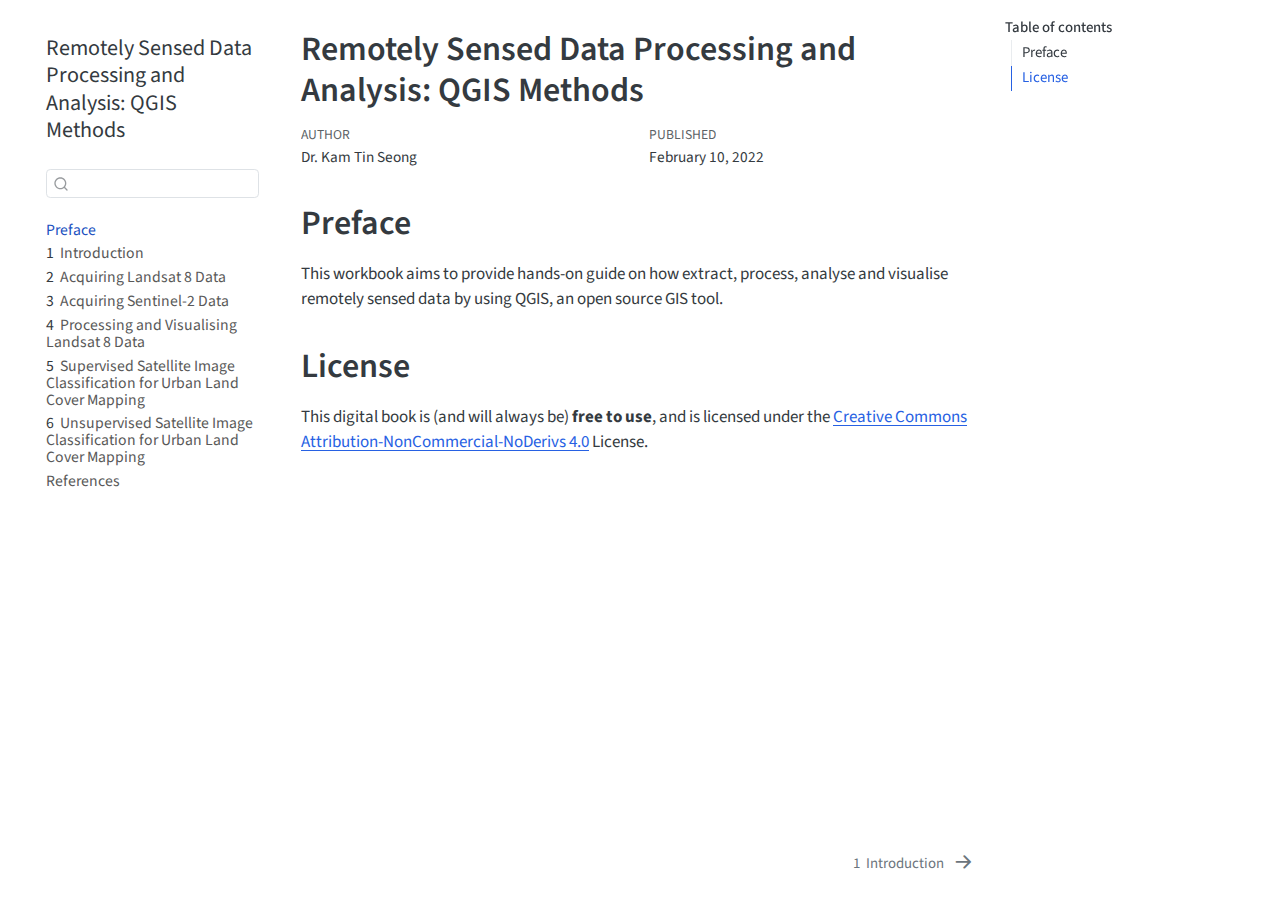
==== commit fdbc138e: "Commit after re-built the workbook." ====
--- a/_book/index.html
+++ b/_book/index.html
@@ -2,7 +2,7 @@
 <html xmlns="http://www.w3.org/1999/xhtml" lang="en" xml:lang="en"><head>
 
 <meta charset="utf-8">
-<meta name="generator" content="quarto-1.5.57">
+<meta name="generator" content="quarto-1.6.40">
 
 <meta name="viewport" content="width=device-width, initial-scale=1.0, user-scalable=yes">
 
@@ -38,10 +38,10 @@
 <script src="site_libs/quarto-html/tippy.umd.min.js"></script>
 <script src="site_libs/quarto-html/anchor.min.js"></script>
 <link href="site_libs/quarto-html/tippy.css" rel="stylesheet">
-<link href="site_libs/quarto-html/quarto-syntax-highlighting.css" rel="stylesheet" id="quarto-text-highlighting-styles">
+<link href="site_libs/quarto-html/quarto-syntax-highlighting-549806ee2085284f45b00abea8c6df48.css" rel="stylesheet" id="quarto-text-highlighting-styles">
 <script src="site_libs/bootstrap/bootstrap.min.js"></script>
 <link href="site_libs/bootstrap/bootstrap-icons.css" rel="stylesheet">
-<link href="site_libs/bootstrap/bootstrap.min.css" rel="stylesheet" id="quarto-bootstrap" data-mode="light">
+<link href="site_libs/bootstrap/bootstrap-8da5b4427184b79ecddefad3d342027e.min.css" rel="stylesheet" append-hash="true" id="quarto-bootstrap" data-mode="light">
 <script id="quarto-search-options" type="application/json">{
   "location": "sidebar",
   "copy-button": false,
@@ -298,8 +298,6 @@
   });
   clipboard.on('success', onCopySuccess);
   if (window.document.getElementById('quarto-embedded-source-code-modal')) {
-    // For code content inside modals, clipBoardJS needs to be initialized with a container option
-    // TODO: Check when it could be a function (https://github.com/zenorocha/clipboard.js/issues/860)
     const clipboardModal = new window.ClipboardJS('.code-copy-button[data-in-quarto-modal]', {
       text: getTextToCopy,
       container: window.document.getElementById('quarto-embedded-source-code-modal')
@@ -410,7 +408,6 @@
       if (window.Quarto?.typesetMath) {
         window.Quarto.typesetMath(note);
       }
-      // TODO in 1.5, we should make sure this works without a callout special case
       if (note.classList.contains("callout")) {
         return note.outerHTML;
       } else {
--- a/_book/site_libs/quarto-html/quarto-syntax-highlighting-549806ee2085284f45b00abea8c6df48.css
+++ b/_book/site_libs/quarto-html/quarto-syntax-highlighting-549806ee2085284f45b00abea8c6df48.css
@@ -0,0 +1,205 @@
+/* quarto syntax highlight colors */
+:root {
+  --quarto-hl-ot-color: #003B4F;
+  --quarto-hl-at-color: #657422;
+  --quarto-hl-ss-color: #20794D;
+  --quarto-hl-an-color: #5E5E5E;
+  --quarto-hl-fu-color: #4758AB;
+  --quarto-hl-st-color: #20794D;
+  --quarto-hl-cf-color: #003B4F;
+  --quarto-hl-op-color: #5E5E5E;
+  --quarto-hl-er-color: #AD0000;
+  --quarto-hl-bn-color: #AD0000;
+  --quarto-hl-al-color: #AD0000;
+  --quarto-hl-va-color: #111111;
+  --quarto-hl-bu-color: inherit;
+  --quarto-hl-ex-color: inherit;
+  --quarto-hl-pp-color: #AD0000;
+  --quarto-hl-in-color: #5E5E5E;
+  --quarto-hl-vs-color: #20794D;
+  --quarto-hl-wa-color: #5E5E5E;
+  --quarto-hl-do-color: #5E5E5E;
+  --quarto-hl-im-color: #00769E;
+  --quarto-hl-ch-color: #20794D;
+  --quarto-hl-dt-color: #AD0000;
+  --quarto-hl-fl-color: #AD0000;
+  --quarto-hl-co-color: #5E5E5E;
+  --quarto-hl-cv-color: #5E5E5E;
+  --quarto-hl-cn-color: #8f5902;
+  --quarto-hl-sc-color: #5E5E5E;
+  --quarto-hl-dv-color: #AD0000;
+  --quarto-hl-kw-color: #003B4F;
+}
+
+/* other quarto variables */
+:root {
+  --quarto-font-monospace: SFMono-Regular, Menlo, Monaco, Consolas, "Liberation Mono", "Courier New", monospace;
+}
+
+pre > code.sourceCode > span {
+  color: #003B4F;
+}
+
+code span {
+  color: #003B4F;
+}
+
+code.sourceCode > span {
+  color: #003B4F;
+}
+
+div.sourceCode,
+div.sourceCode pre.sourceCode {
+  color: #003B4F;
+}
+
+code span.ot {
+  color: #003B4F;
+  font-style: inherit;
+}
+
+code span.at {
+  color: #657422;
+  font-style: inherit;
+}
+
+code span.ss {
+  color: #20794D;
+  font-style: inherit;
+}
+
+code span.an {
+  color: #5E5E5E;
+  font-style: inherit;
+}
+
+code span.fu {
+  color: #4758AB;
+  font-style: inherit;
+}
+
+code span.st {
+  color: #20794D;
+  font-style: inherit;
+}
+
+code span.cf {
+  color: #003B4F;
+  font-weight: bold;
+  font-style: inherit;
+}
+
+code span.op {
+  color: #5E5E5E;
+  font-style: inherit;
+}
+
+code span.er {
+  color: #AD0000;
+  font-style: inherit;
+}
+
+code span.bn {
+  color: #AD0000;
+  font-style: inherit;
+}
+
+code span.al {
+  color: #AD0000;
+  font-style: inherit;
+}
+
+code span.va {
+  color: #111111;
+  font-style: inherit;
+}
+
+code span.bu {
+  font-style: inherit;
+}
+
+code span.ex {
+  font-style: inherit;
+}
+
+code span.pp {
+  color: #AD0000;
+  font-style: inherit;
+}
+
+code span.in {
+  color: #5E5E5E;
+  font-style: inherit;
+}
+
+code span.vs {
+  color: #20794D;
+  font-style: inherit;
+}
+
+code span.wa {
+  color: #5E5E5E;
+  font-style: italic;
+}
+
+code span.do {
+  color: #5E5E5E;
+  font-style: italic;
+}
+
+code span.im {
+  color: #00769E;
+  font-style: inherit;
+}
+
+code span.ch {
+  color: #20794D;
+  font-style: inherit;
+}
+
+code span.dt {
+  color: #AD0000;
+  font-style: inherit;
+}
+
+code span.fl {
+  color: #AD0000;
+  font-style: inherit;
+}
+
+code span.co {
+  color: #5E5E5E;
+  font-style: inherit;
+}
+
+code span.cv {
+  color: #5E5E5E;
+  font-style: italic;
+}
+
+code span.cn {
+  color: #8f5902;
+  font-style: inherit;
+}
+
+code span.sc {
+  color: #5E5E5E;
+  font-style: inherit;
+}
+
+code span.dv {
+  color: #AD0000;
+  font-style: inherit;
+}
+
+code span.kw {
+  color: #003B4F;
+  font-weight: bold;
+  font-style: inherit;
+}
+
+.prevent-inlining {
+  content: "</";
+}
+
+/*# sourceMappingURL=ae99138f4fbc2fb4c9f5e5cd69c22459.css.map */
